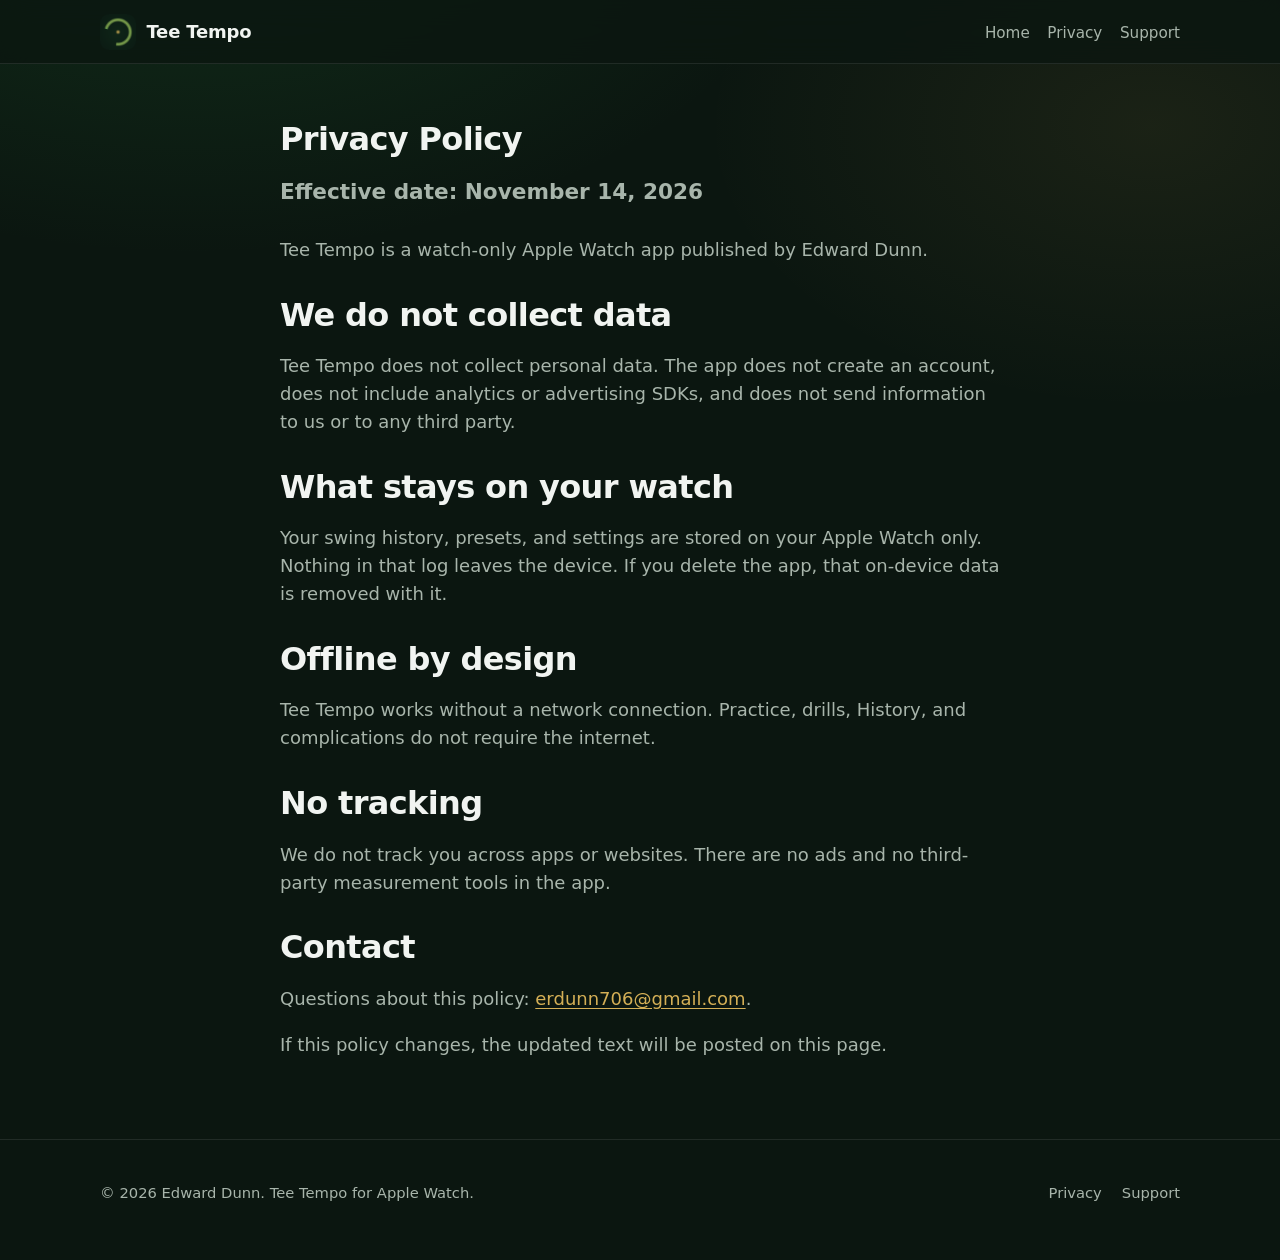
==== privacy.html @ a7be6f8c "Add Tee Tempo marketing site for GitHub Pages. Watch-only product pages with screenshots, privacy, a" ====
<!DOCTYPE html>
<html lang="en">
<head>
  <meta charset="utf-8">
  <meta name="viewport" content="width=device-width, initial-scale=1">
  <title>Privacy Policy — Tee Tempo</title>
  <meta name="description" content="Tee Tempo privacy policy: no data collected, nothing leaves the watch, no analytics, no account.">
  <link rel="canonical" href="https://erdtheturd.github.io/tee-tempo/privacy.html">
  <meta property="og:type" content="website">
  <meta property="og:site_name" content="Tee Tempo">
  <meta property="og:url" content="https://erdtheturd.github.io/tee-tempo/privacy.html">
  <meta property="og:title" content="Privacy Policy — Tee Tempo">
  <meta property="og:description" content="Tee Tempo does not collect data. Swing history stays on your Apple Watch.">
  <meta property="og:image" content="https://erdtheturd.github.io/tee-tempo/assets/og.png">
  <meta name="twitter:card" content="summary_large_image">
  <meta name="twitter:title" content="Privacy Policy — Tee Tempo">
  <meta name="twitter:description" content="Tee Tempo does not collect data. Swing history stays on your Apple Watch.">
  <meta name="twitter:image" content="https://erdtheturd.github.io/tee-tempo/assets/og.png">
  <link rel="icon" href="assets/favicon.ico" sizes="any">
  <link rel="icon" type="image/png" sizes="32x32" href="assets/favicon-32.png">
  <link rel="apple-touch-icon" href="assets/apple-touch-icon.png">
  <meta name="theme-color" content="#0b1610">
  <link rel="stylesheet" href="styles.css">
</head>
<body>
  <a class="skip" href="#main">Skip to content</a>
  <header class="site-header">
    <div class="nav">
      <a class="brand" href="index.html">
        <img src="assets/icon-192.png" width="36" height="36" alt="">
        <span>Tee Tempo</span>
      </a>
      <ul class="nav-links">
        <li><a href="index.html">Home</a></li>
        <li><a href="privacy.html">Privacy</a></li>
        <li><a href="support.html">Support</a></li>
      </ul>
    </div>
  </header>

  <main id="main" class="page">
    <div class="page-narrow">
      <h1>Privacy Policy</h1>
      <p class="lede">Effective date: November 14, 2026</p>

      <p>Tee Tempo is a watch-only Apple Watch app published by Edward Dunn.</p>

      <h2>We do not collect data</h2>
      <p>Tee Tempo does not collect personal data. The app does not create an account, does not include analytics or advertising SDKs, and does not send information to us or to any third party.</p>

      <h2>What stays on your watch</h2>
      <p>Your swing history, presets, and settings are stored on your Apple Watch only. Nothing in that log leaves the device. If you delete the app, that on-device data is removed with it.</p>

      <h2>Offline by design</h2>
      <p>Tee Tempo works without a network connection. Practice, drills, History, and complications do not require the internet.</p>

      <h2>No tracking</h2>
      <p>We do not track you across apps or websites. There are no ads and no third-party measurement tools in the app.</p>

      <h2>Contact</h2>
      <p>Questions about this policy: <a href="mailto:erdunn706@gmail.com">erdunn706@gmail.com</a>.</p>

      <p>If this policy changes, the updated text will be posted on this page.</p>
    </div>
  </main>

  <footer class="site-footer">
    <div class="wrap footer-inner">
      <p>&copy; 2026 Edward Dunn. Tee Tempo for Apple Watch.</p>
      <div class="footer-links">
        <a href="privacy.html">Privacy</a>
        <a href="support.html">Support</a>
      </div>
    </div>
  </footer>
</body>
</html>
---- styles.css ----
/* Tee Tempo marketing site — dark green & gold from the watch app. */

:root {
  --bg: #0b1610;
  --bg-alt: #0f1c14;
  --card: #13211a;
  --line: rgba(255, 255, 255, 0.09);
  --text: #f1f4f1;
  --muted: #a8b5ab;
  --accent: #2e9e4a;
  --accent-bright: #51c76b;
  --gold: #d4af56;
  --gold-soft: rgba(212, 175, 86, 0.18);
  --max: 1080px;
  --pad: clamp(1.2rem, 4vw, 2rem);
}

*,
*::before,
*::after {
  box-sizing: border-box;
}

html {
  scroll-behavior: smooth;
}

@media (prefers-reduced-motion: reduce) {
  html {
    scroll-behavior: auto;
  }

  *,
  *::before,
  *::after {
    animation: none !important;
    transition: none !important;
  }
}

body {
  margin: 0;
  color: var(--text);
  background:
    radial-gradient(ellipse 90% 55% at 15% -10%, rgba(46, 158, 74, 0.18), transparent 55%),
    radial-gradient(ellipse 70% 45% at 90% 10%, rgba(212, 175, 86, 0.08), transparent 50%),
    var(--bg);
  font: 18px/1.55 -apple-system, BlinkMacSystemFont, "Segoe UI", system-ui, "Helvetica Neue", Helvetica, Arial, sans-serif;
  -webkit-font-smoothing: antialiased;
  text-rendering: optimizeLegibility;
}

figure {
  margin: 0;
}

img {
  max-width: 100%;
  height: auto;
  vertical-align: middle;
}

a {
  color: var(--gold);
  text-underline-offset: 0.15em;
}

a:hover {
  color: #e6c978;
}

a:focus-visible {
  outline: 2px solid var(--gold);
  outline-offset: 3px;
  border-radius: 4px;
}

.skip {
  position: absolute;
  left: -9999px;
  top: 0;
}

.skip:focus {
  left: var(--pad);
  top: 0.75rem;
  z-index: 100;
  background: var(--card);
  color: var(--text);
  padding: 0.5rem 0.75rem;
}

.wrap {
  width: min(100% - 2 * var(--pad), var(--max));
  margin-inline: auto;
}

.site-header {
  position: sticky;
  top: 0;
  z-index: 50;
  backdrop-filter: blur(14px);
  background: rgba(11, 22, 16, 0.82);
  border-bottom: 1px solid var(--line);
}

.nav {
  display: flex;
  align-items: center;
  justify-content: space-between;
  gap: 1rem;
  width: min(100% - 2 * var(--pad), var(--max));
  margin-inline: auto;
  padding: 0.85rem 0;
}

.brand {
  display: inline-flex;
  align-items: center;
  gap: 0.65rem;
  color: var(--text);
  text-decoration: none;
  font-weight: 650;
  letter-spacing: -0.01em;
}

.brand img {
  border-radius: 9px;
}

.nav-links {
  display: flex;
  flex-wrap: wrap;
  gap: 0.35rem 1.1rem;
  list-style: none;
  margin: 0;
  padding: 0;
}

.nav-links a {
  color: var(--muted);
  text-decoration: none;
  font-size: 0.95rem;
}

.nav-links a:hover {
  color: var(--text);
}

.hero {
  padding: clamp(2.5rem, 7vw, 5rem) 0 clamp(2rem, 5vw, 3.5rem);
}

.hero-inner {
  display: grid;
  grid-template-columns: 1.15fr 0.85fr;
  gap: clamp(1.5rem, 5vw, 3.5rem);
  align-items: center;
  width: min(100% - 2 * var(--pad), var(--max));
  margin-inline: auto;
}

.hero-brand {
  display: flex;
  align-items: center;
  gap: 1rem;
  margin-bottom: 1.25rem;
}

.hero-brand img {
  width: 72px;
  height: 72px;
  border-radius: 18px;
  box-shadow: 0 10px 30px rgba(0, 0, 0, 0.35);
}

.hero h1 {
  margin: 0;
  font-size: clamp(2.4rem, 6vw, 3.6rem);
  line-height: 1.05;
  letter-spacing: -0.03em;
  font-weight: 750;
}

.lede {
  margin: 1rem 0 0;
  font-size: clamp(1.15rem, 2.4vw, 1.35rem);
  color: var(--gold);
  font-weight: 550;
  max-width: 28ch;
}

.hero-support {
  margin: 1rem 0 0;
  color: var(--muted);
  max-width: 36ch;
}

.hero-cta {
  margin-top: 1.75rem;
  display: flex;
  flex-direction: column;
  align-items: flex-start;
  gap: 0.75rem;
}

.as-badge {
  display: inline-flex;
  align-items: center;
  gap: 0.7rem;
  padding: 0.65rem 1rem 0.65rem 0.85rem;
  border-radius: 12px;
  background: #0a0a0a;
  border: 1px solid rgba(255, 255, 255, 0.16);
  color: #fff;
  text-decoration: none;
  transition: border-color 0.15s ease, transform 0.15s ease;
}

.as-badge:hover {
  color: #fff;
  border-color: var(--gold);
  transform: translateY(-1px);
}

.as-badge svg {
  width: 28px;
  height: 28px;
  flex-shrink: 0;
}

.as-badge small {
  display: block;
  font-size: 0.68rem;
  line-height: 1.1;
  opacity: 0.85;
}

.as-badge strong {
  display: block;
  font-size: 1.15rem;
  line-height: 1.15;
  font-weight: 650;
  letter-spacing: -0.01em;
}

.soon {
  margin: 0;
  color: var(--muted);
  font-size: 0.92rem;
}

/* Apple Watch CSS frame */
.watch {
  --watch-w: min(100%, 280px);
  width: var(--watch-w);
  margin-inline: auto;
  position: relative;
}

.watch-bezel {
  background: linear-gradient(160deg, #1c2a22 0%, #0d1511 55%, #162019 100%);
  border: 2px solid rgba(212, 175, 86, 0.35);
  border-radius: 52px;
  padding: 14px;
  box-shadow:
    0 24px 50px rgba(0, 0, 0, 0.45),
    inset 0 1px 0 rgba(255, 255, 255, 0.08);
}

.watch-screen {
  display: block;
  width: 100%;
  aspect-ratio: 416 / 496;
  object-fit: cover;
  border-radius: 38px;
  background: #000;
}

.watch-crown {
  position: absolute;
  right: -10px;
  top: 28%;
  width: 10px;
  height: 42px;
  border-radius: 0 4px 4px 0;
  background: linear-gradient(90deg, #3a4a3e, #6a7a6c);
  box-shadow: 1px 2px 4px rgba(0, 0, 0, 0.35);
}

.watch-button {
  position: absolute;
  right: -8px;
  top: 48%;
  width: 7px;
  height: 28px;
  border-radius: 0 3px 3px 0;
  background: #4a5a4e;
}

.watch-label {
  margin-top: 0.85rem;
  text-align: center;
  color: var(--muted);
  font-size: 0.88rem;
}

.features {
  padding: clamp(2rem, 6vw, 4rem) 0;
}

.feature {
  display: grid;
  grid-template-columns: 1fr 1fr;
  gap: clamp(1.5rem, 4vw, 3rem);
  align-items: center;
  padding: clamp(2rem, 5vw, 3.25rem) 0;
  border-top: 1px solid var(--line);
}

.feature:nth-child(even) .copy {
  order: 2;
}

.feature:nth-child(even) .media {
  order: 1;
}

.kicker {
  margin: 0 0 0.4rem;
  color: var(--gold);
  font-size: 0.82rem;
  font-weight: 650;
  letter-spacing: 0.06em;
  text-transform: uppercase;
}

.feature h2,
.page h1,
.page h2 {
  margin: 0 0 0.75rem;
  font-size: clamp(1.55rem, 3.2vw, 2rem);
  line-height: 1.2;
  letter-spacing: -0.02em;
}

.feature p,
.page p,
.page li {
  color: var(--muted);
}

.feature p:last-child,
.page p:last-child {
  margin-bottom: 0;
}

.presets {
  display: flex;
  flex-wrap: wrap;
  gap: 0.55rem;
  margin-top: 1rem;
}

.preset {
  padding: 0.4rem 0.7rem;
  border-radius: 8px;
  background: var(--gold-soft);
  border: 1px solid rgba(212, 175, 86, 0.28);
  color: var(--text);
  font-size: 0.88rem;
}

.preset strong {
  color: var(--gold);
  font-weight: 650;
}

.cta-band {
  padding: clamp(2.5rem, 6vw, 4rem) 0;
  border-top: 1px solid var(--line);
  text-align: center;
}

.cta-band h2 {
  margin: 0 0 0.6rem;
  font-size: clamp(1.5rem, 3vw, 1.9rem);
  letter-spacing: -0.02em;
}

.cta-band p {
  margin: 0 auto 1.25rem;
  color: var(--muted);
  max-width: 40ch;
}

.cta-band .hero-cta {
  align-items: center;
}

.site-footer {
  border-top: 1px solid var(--line);
  padding: 1.75rem 0 2.5rem;
  color: var(--muted);
  font-size: 0.92rem;
}

.footer-inner {
  display: flex;
  flex-wrap: wrap;
  gap: 0.75rem 1.5rem;
  justify-content: space-between;
  align-items: center;
}

.footer-links {
  display: flex;
  flex-wrap: wrap;
  gap: 0.85rem 1.25rem;
}

.footer-links a {
  color: var(--muted);
  text-decoration: none;
}

.footer-links a:hover {
  color: var(--text);
}

/* Inner pages */
.page {
  padding: clamp(2rem, 5vw, 3.5rem) 0 clamp(3rem, 7vw, 5rem);
}

.page-narrow {
  width: min(100% - 2 * var(--pad), 720px);
  margin-inline: auto;
}

.page h1 {
  margin-bottom: 0.35rem;
}

.page .lede {
  max-width: none;
  margin-bottom: 1.75rem;
}

.page h2 {
  margin-top: 2rem;
}

.page ul {
  padding-left: 1.2rem;
}

.page li + li {
  margin-top: 0.4rem;
}

.faq details {
  border-top: 1px solid var(--line);
  padding: 0.9rem 0;
}

.faq details:last-child {
  border-bottom: 1px solid var(--line);
}

.faq summary {
  cursor: pointer;
  font-weight: 600;
  color: var(--text);
  list-style: none;
}

.faq summary::-webkit-details-marker {
  display: none;
}

.faq summary::after {
  content: "+";
  float: right;
  color: var(--gold);
  font-weight: 500;
}

.faq details[open] summary::after {
  content: "–";
}

.faq details p {
  margin: 0.65rem 0 0.2rem;
}

@media (max-width: 820px) {
  .hero-inner,
  .feature {
    grid-template-columns: 1fr;
  }

  .feature:nth-child(even) .copy,
  .feature:nth-child(even) .media {
    order: initial;
  }

  .hero-inner {
    text-align: left;
  }

  .watch {
    --watch-w: min(100%, 240px);
  }
}

@media (max-width: 520px) {
  .nav-links {
    gap: 0.3rem 0.85rem;
  }

  .hero-brand img {
    width: 56px;
    height: 56px;
    border-radius: 14px;
  }
}
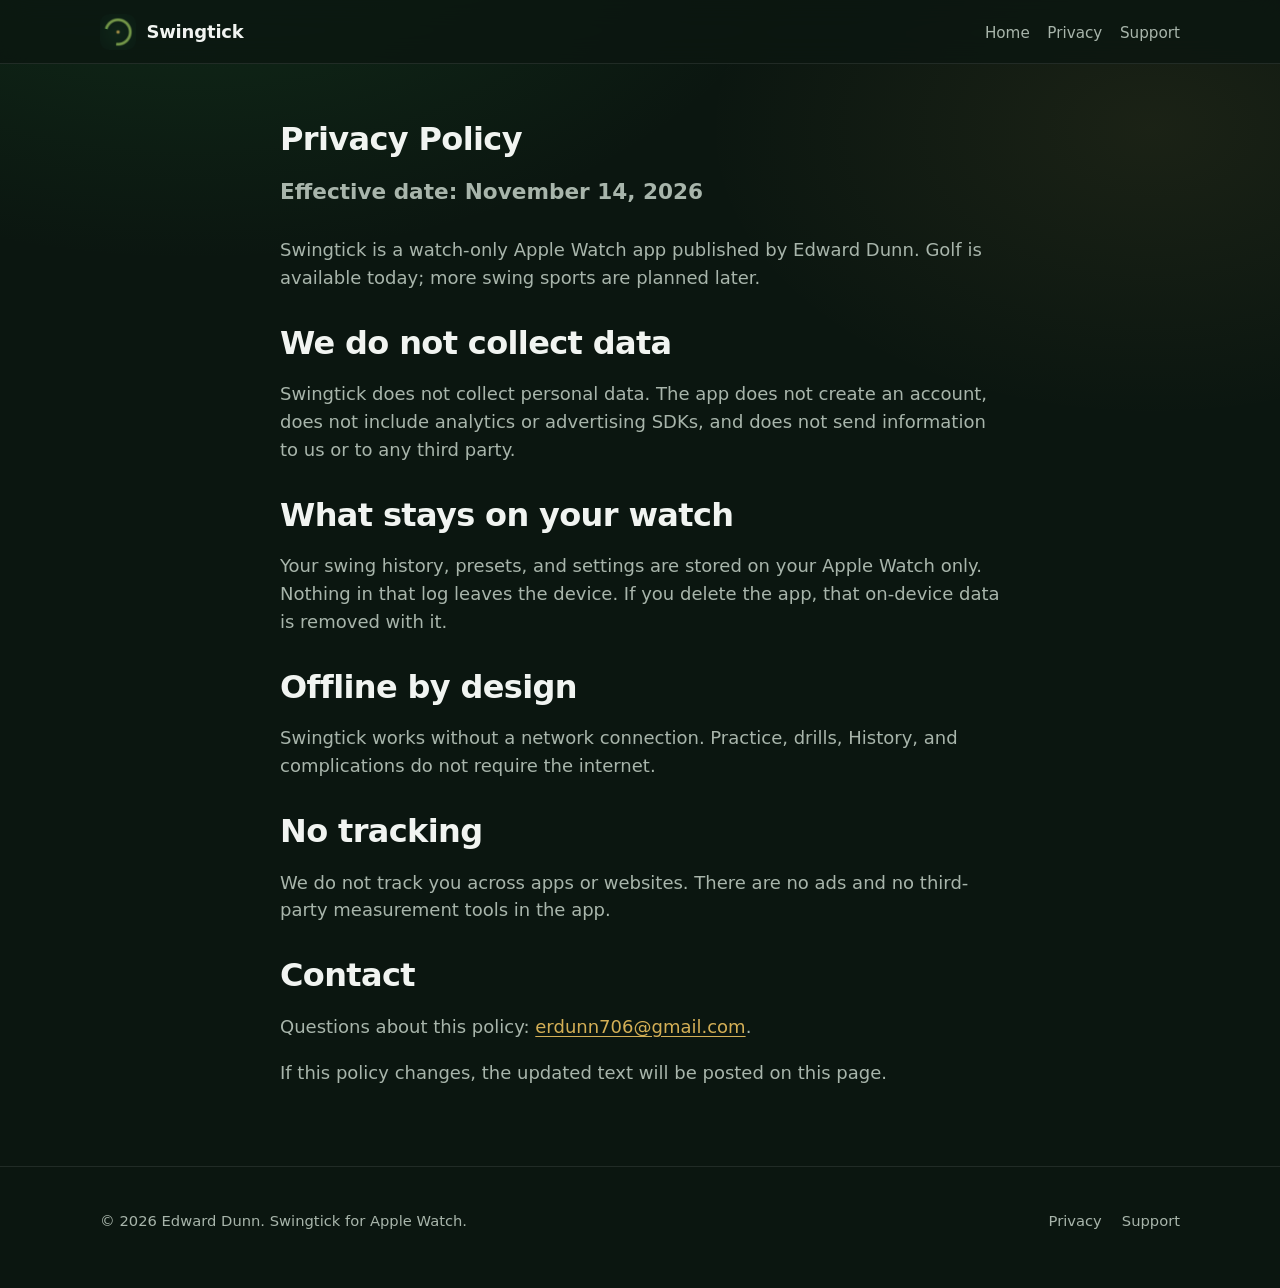
==== commit 43d42c35: "Rebrand marketing site to Swingtick. Co-authored-by: Cursor <cursoragent@cursor.com>" ====
--- a/privacy.html
+++ b/privacy.html
@@ -3,18 +3,19 @@
 <head>
   <meta charset="utf-8">
   <meta name="viewport" content="width=device-width, initial-scale=1">
-  <title>Privacy Policy — Tee Tempo</title>
-  <meta name="description" content="Tee Tempo privacy policy: no data collected, nothing leaves the watch, no analytics, no account.">
+  <title>Privacy Policy — Swingtick</title>
+  <meta name="description" content="Swingtick privacy policy: no data collected, nothing leaves the watch, no analytics, no account.">
   <link rel="canonical" href="https://erdtheturd.github.io/tee-tempo/privacy.html">
+  <!-- TODO: Move canonical / OG URLs to https://swingtick.com once the domain is bought. -->
   <meta property="og:type" content="website">
-  <meta property="og:site_name" content="Tee Tempo">
+  <meta property="og:site_name" content="Swingtick">
   <meta property="og:url" content="https://erdtheturd.github.io/tee-tempo/privacy.html">
-  <meta property="og:title" content="Privacy Policy — Tee Tempo">
-  <meta property="og:description" content="Tee Tempo does not collect data. Swing history stays on your Apple Watch.">
+  <meta property="og:title" content="Privacy Policy — Swingtick">
+  <meta property="og:description" content="Swingtick does not collect data. Swing history stays on your Apple Watch.">
   <meta property="og:image" content="https://erdtheturd.github.io/tee-tempo/assets/og.png">
   <meta name="twitter:card" content="summary_large_image">
-  <meta name="twitter:title" content="Privacy Policy — Tee Tempo">
-  <meta name="twitter:description" content="Tee Tempo does not collect data. Swing history stays on your Apple Watch.">
+  <meta name="twitter:title" content="Privacy Policy — Swingtick">
+  <meta name="twitter:description" content="Swingtick does not collect data. Swing history stays on your Apple Watch.">
   <meta name="twitter:image" content="https://erdtheturd.github.io/tee-tempo/assets/og.png">
   <link rel="icon" href="assets/favicon.ico" sizes="any">
   <link rel="icon" type="image/png" sizes="32x32" href="assets/favicon-32.png">
@@ -28,7 +29,7 @@
     <div class="nav">
       <a class="brand" href="index.html">
         <img src="assets/icon-192.png" width="36" height="36" alt="">
-        <span>Tee Tempo</span>
+        <span>Swingtick</span>
       </a>
       <ul class="nav-links">
         <li><a href="index.html">Home</a></li>
@@ -43,22 +44,23 @@
       <h1>Privacy Policy</h1>
       <p class="lede">Effective date: November 14, 2026</p>
 
-      <p>Tee Tempo is a watch-only Apple Watch app published by Edward Dunn.</p>
+      <p>Swingtick is a watch-only Apple Watch app published by Edward Dunn. Golf is available today; more swing sports are planned later.</p>
 
       <h2>We do not collect data</h2>
-      <p>Tee Tempo does not collect personal data. The app does not create an account, does not include analytics or advertising SDKs, and does not send information to us or to any third party.</p>
+      <p>Swingtick does not collect personal data. The app does not create an account, does not include analytics or advertising SDKs, and does not send information to us or to any third party.</p>
 
       <h2>What stays on your watch</h2>
       <p>Your swing history, presets, and settings are stored on your Apple Watch only. Nothing in that log leaves the device. If you delete the app, that on-device data is removed with it.</p>
 
       <h2>Offline by design</h2>
-      <p>Tee Tempo works without a network connection. Practice, drills, History, and complications do not require the internet.</p>
+      <p>Swingtick works without a network connection. Practice, drills, History, and complications do not require the internet.</p>
 
       <h2>No tracking</h2>
       <p>We do not track you across apps or websites. There are no ads and no third-party measurement tools in the app.</p>
 
       <h2>Contact</h2>
       <p>Questions about this policy: <a href="mailto:erdunn706@gmail.com">erdunn706@gmail.com</a>.</p>
+      <!-- TODO: Switch support email to support@swingtick.com when that mailbox exists. -->
 
       <p>If this policy changes, the updated text will be posted on this page.</p>
     </div>
@@ -66,7 +68,7 @@
 
   <footer class="site-footer">
     <div class="wrap footer-inner">
-      <p>&copy; 2026 Edward Dunn. Tee Tempo for Apple Watch.</p>
+      <p>&copy; 2026 Edward Dunn. Swingtick for Apple Watch.</p>
       <div class="footer-links">
         <a href="privacy.html">Privacy</a>
         <a href="support.html">Support</a>
--- a/styles.css
+++ b/styles.css
@@ -1,4 +1,4 @@
-/* Tee Tempo marketing site — dark green & gold from the watch app. */
+/* Swingtick marketing site — dark green & gold from the watch app. */
 
 :root {
   --bg: #0b1610;
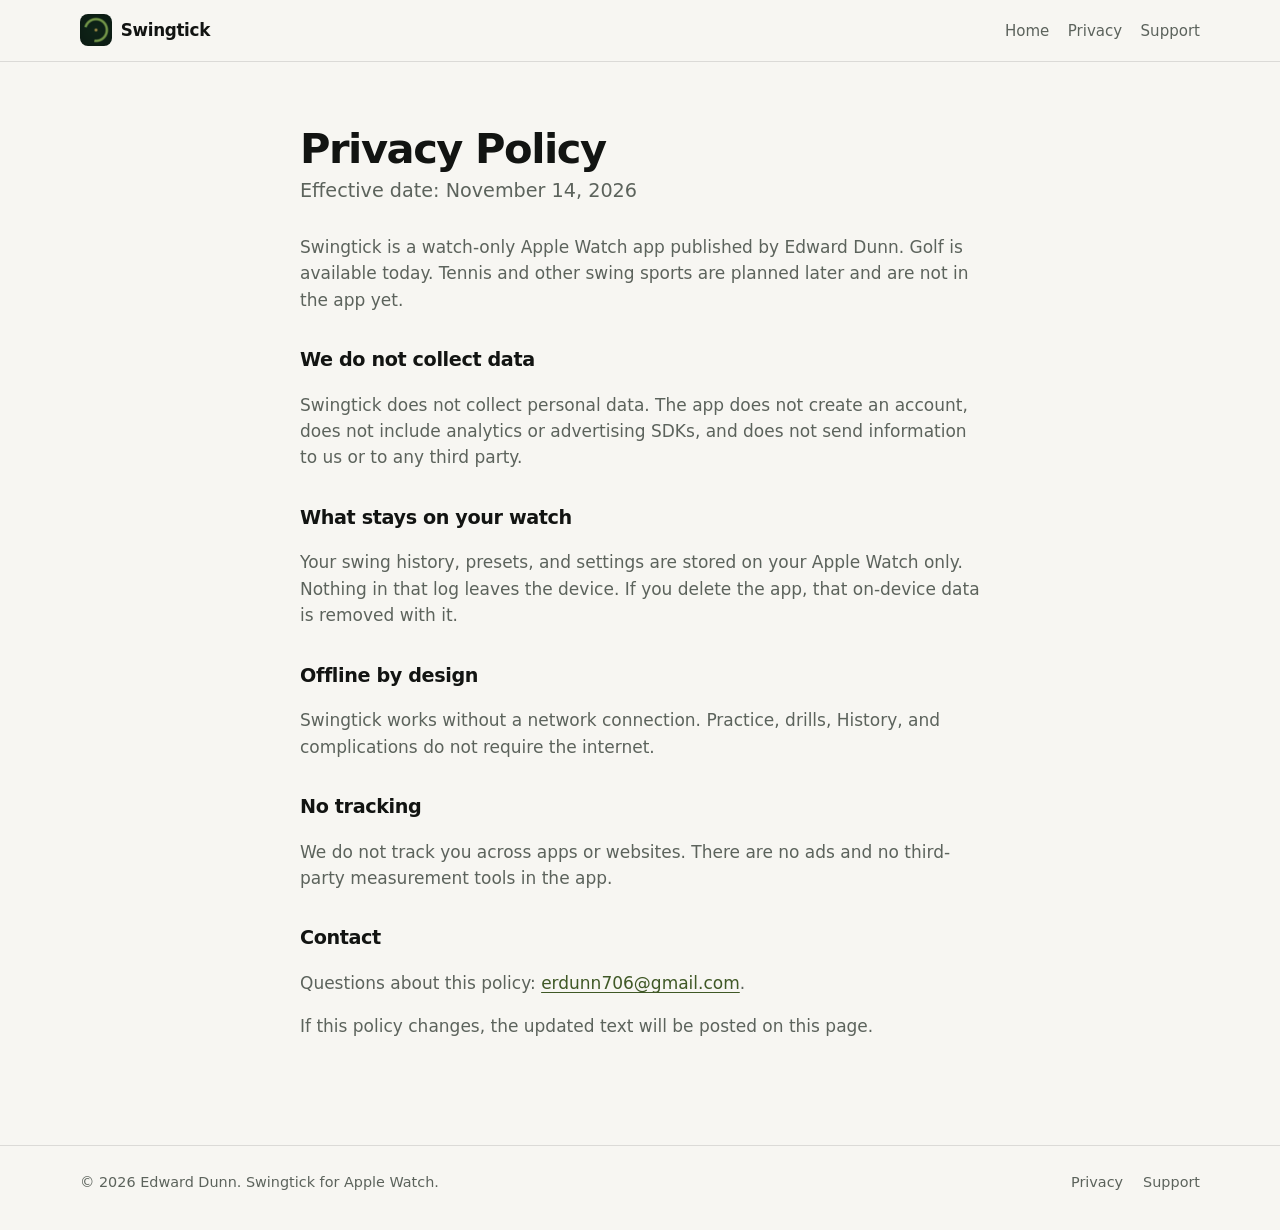
==== commit c811b932: "Redesign site for a cleaner, hand-built look Co-authored-by: Cursor <cursoragent@cursor.com>" ====
--- a/privacy.html
+++ b/privacy.html
@@ -20,7 +20,7 @@
   <link rel="icon" href="assets/favicon.ico" sizes="any">
   <link rel="icon" type="image/png" sizes="32x32" href="assets/favicon-32.png">
   <link rel="apple-touch-icon" href="assets/apple-touch-icon.png">
-  <meta name="theme-color" content="#0b1610">
+  <meta name="theme-color" content="#f7f6f2">
   <link rel="stylesheet" href="styles.css">
 </head>
 <body>
@@ -28,7 +28,7 @@
   <header class="site-header">
     <div class="nav">
       <a class="brand" href="index.html">
-        <img src="assets/icon-192.png" width="36" height="36" alt="">
+        <img src="assets/icon-192.png" width="32" height="32" alt="">
         <span>Swingtick</span>
       </a>
       <ul class="nav-links">
@@ -44,7 +44,7 @@
       <h1>Privacy Policy</h1>
       <p class="lede">Effective date: November 14, 2026</p>
 
-      <p>Swingtick is a watch-only Apple Watch app published by Edward Dunn. Golf is available today; more swing sports are planned later.</p>
+      <p>Swingtick is a watch-only Apple Watch app published by Edward Dunn. Golf is available today. Tennis and other swing sports are planned later and are not in the app yet.</p>
 
       <h2>We do not collect data</h2>
       <p>Swingtick does not collect personal data. The app does not create an account, does not include analytics or advertising SDKs, and does not send information to us or to any third party.</p>
--- a/styles.css
+++ b/styles.css
@@ -1,18 +1,19 @@
-/* Swingtick marketing site — dark green & gold from the watch app. */
+/* Swingtick marketing site — hand-built, restrained. */
 
 :root {
-  --bg: #0b1610;
-  --bg-alt: #0f1c14;
-  --card: #13211a;
-  --line: rgba(255, 255, 255, 0.09);
-  --text: #f1f4f1;
-  --muted: #a8b5ab;
-  --accent: #2e9e4a;
-  --accent-bright: #51c76b;
-  --gold: #d4af56;
-  --gold-soft: rgba(212, 175, 86, 0.18);
-  --max: 1080px;
-  --pad: clamp(1.2rem, 4vw, 2rem);
+  --bg: #f7f6f2;
+  --bg-soft: #efeee8;
+  --ink: #121412;
+  --muted: #5c635c;
+  --line: rgba(18, 20, 18, 0.12);
+  --accent: #5a7a38;
+  --accent-ink: #3f5826;
+  --gold: #a8892e;
+  --case: #1a1c1b;
+  --case-edge: #2c302e;
+  --max: 1120px;
+  --pad: clamp(1.25rem, 4vw, 2.25rem);
+  --font: -apple-system, BlinkMacSystemFont, "SF Pro Display", "SF Pro Text", "Segoe UI", system-ui, "Helvetica Neue", Helvetica, Arial, sans-serif;
 }
 
 *,
@@ -40,12 +41,9 @@
 
 body {
   margin: 0;
-  color: var(--text);
-  background:
-    radial-gradient(ellipse 90% 55% at 15% -10%, rgba(46, 158, 74, 0.18), transparent 55%),
-    radial-gradient(ellipse 70% 45% at 90% 10%, rgba(212, 175, 86, 0.08), transparent 50%),
-    var(--bg);
-  font: 18px/1.55 -apple-system, BlinkMacSystemFont, "Segoe UI", system-ui, "Helvetica Neue", Helvetica, Arial, sans-serif;
+  color: var(--ink);
+  background: var(--bg);
+  font: 17px/1.55 var(--font);
   -webkit-font-smoothing: antialiased;
   text-rendering: optimizeLegibility;
 }
@@ -61,18 +59,18 @@
 }
 
 a {
-  color: var(--gold);
+  color: var(--accent-ink);
   text-underline-offset: 0.15em;
 }
 
 a:hover {
-  color: #e6c978;
+  color: var(--accent);
 }
 
 a:focus-visible {
-  outline: 2px solid var(--gold);
+  outline: 2px solid var(--accent);
   outline-offset: 3px;
-  border-radius: 4px;
+  border-radius: 3px;
 }
 
 .skip {
@@ -85,22 +83,24 @@
   left: var(--pad);
   top: 0.75rem;
   z-index: 100;
-  background: var(--card);
-  color: var(--text);
+  background: var(--ink);
+  color: var(--bg);
   padding: 0.5rem 0.75rem;
+  text-decoration: none;
 }
 
 .wrap {
   width: min(100% - 2 * var(--pad), var(--max));
   margin-inline: auto;
 }
+
+/* Header */
 
 .site-header {
   position: sticky;
   top: 0;
   z-index: 50;
-  backdrop-filter: blur(14px);
-  background: rgba(11, 22, 16, 0.82);
+  background: rgba(247, 246, 242, 0.92);
   border-bottom: 1px solid var(--line);
 }
 
@@ -111,27 +111,29 @@
   gap: 1rem;
   width: min(100% - 2 * var(--pad), var(--max));
   margin-inline: auto;
-  padding: 0.85rem 0;
+  padding: 0.9rem 0;
 }
 
 .brand {
   display: inline-flex;
   align-items: center;
-  gap: 0.65rem;
-  color: var(--text);
+  gap: 0.55rem;
+  color: var(--ink);
   text-decoration: none;
   font-weight: 650;
-  letter-spacing: -0.01em;
+  letter-spacing: -0.02em;
+  font-size: 1.05rem;
 }
 
 .brand img {
-  border-radius: 9px;
+  border-radius: 8px;
 }
 
 .nav-links {
   display: flex;
   flex-wrap: wrap;
-  gap: 0.35rem 1.1rem;
+  justify-content: flex-end;
+  gap: 0.35rem 1.15rem;
   list-style: none;
   margin: 0;
   padding: 0;
@@ -140,105 +142,107 @@
 .nav-links a {
   color: var(--muted);
   text-decoration: none;
-  font-size: 0.95rem;
+  font-size: 0.94rem;
 }
 
 .nav-links a:hover {
-  color: var(--text);
-}
+  color: var(--ink);
+}
+
+/* Hero */
 
 .hero {
-  padding: clamp(2.5rem, 7vw, 5rem) 0 clamp(2rem, 5vw, 3.5rem);
+  padding: clamp(3rem, 9vw, 6.5rem) 0 clamp(2.5rem, 6vw, 4.5rem);
 }
 
 .hero-inner {
   display: grid;
-  grid-template-columns: 1.15fr 0.85fr;
-  gap: clamp(1.5rem, 5vw, 3.5rem);
+  grid-template-columns: minmax(0, 1.05fr) minmax(0, 0.85fr);
+  gap: clamp(2rem, 6vw, 4.5rem);
   align-items: center;
   width: min(100% - 2 * var(--pad), var(--max));
   margin-inline: auto;
 }
 
-.hero-brand {
-  display: flex;
+.brand-mark {
+  display: inline-flex;
   align-items: center;
-  gap: 1rem;
-  margin-bottom: 1.25rem;
-}
-
-.hero-brand img {
-  width: 72px;
-  height: 72px;
-  border-radius: 18px;
-  box-shadow: 0 10px 30px rgba(0, 0, 0, 0.35);
+  gap: 0.75rem;
+  margin: 0 0 1.5rem;
+  font-size: clamp(1.35rem, 2.5vw, 1.65rem);
+  font-weight: 700;
+  letter-spacing: -0.03em;
+  color: var(--ink);
+}
+
+.brand-mark img {
+  width: 56px;
+  height: 56px;
+  border-radius: 13px;
 }
 
 .hero h1 {
   margin: 0;
-  font-size: clamp(2.4rem, 6vw, 3.6rem);
-  line-height: 1.05;
-  letter-spacing: -0.03em;
+  max-width: 11ch;
+  font-size: clamp(2.6rem, 7vw, 4.35rem);
+  line-height: 1.02;
+  letter-spacing: -0.045em;
   font-weight: 750;
 }
 
 .lede {
-  margin: 1rem 0 0;
-  font-size: clamp(1.15rem, 2.4vw, 1.35rem);
-  color: var(--gold);
-  font-weight: 550;
-  max-width: 28ch;
-}
-
-.hero-support {
-  margin: 1rem 0 0;
-  color: var(--muted);
-  max-width: 36ch;
+  margin: 1.25rem 0 0;
+  max-width: 34ch;
+  font-size: clamp(1.05rem, 2vw, 1.2rem);
+  line-height: 1.5;
+  color: var(--muted);
 }
 
 .hero-cta {
-  margin-top: 1.75rem;
+  margin-top: 2rem;
   display: flex;
   flex-direction: column;
   align-items: flex-start;
-  gap: 0.75rem;
+  gap: 0.7rem;
 }
 
 .as-badge {
   display: inline-flex;
   align-items: center;
-  gap: 0.7rem;
-  padding: 0.65rem 1rem 0.65rem 0.85rem;
-  border-radius: 12px;
-  background: #0a0a0a;
-  border: 1px solid rgba(255, 255, 255, 0.16);
+  gap: 0.65rem;
+  padding: 0.6rem 0.95rem 0.6rem 0.8rem;
+  border-radius: 10px;
+  background: #111;
+  border: 1px solid #111;
   color: #fff;
   text-decoration: none;
-  transition: border-color 0.15s ease, transform 0.15s ease;
 }
 
 .as-badge:hover {
   color: #fff;
-  border-color: var(--gold);
-  transform: translateY(-1px);
+  background: #222;
+}
+
+.as-badge:focus-visible {
+  outline-color: var(--ink);
 }
 
 .as-badge svg {
-  width: 28px;
-  height: 28px;
+  width: 26px;
+  height: 26px;
   flex-shrink: 0;
 }
 
 .as-badge small {
   display: block;
-  font-size: 0.68rem;
+  font-size: 0.65rem;
   line-height: 1.1;
   opacity: 0.85;
 }
 
 .as-badge strong {
   display: block;
-  font-size: 1.15rem;
+  font-size: 1.1rem;
   line-height: 1.15;
   font-weight: 650;
   letter-spacing: -0.01em;
@@ -250,22 +254,32 @@
   font-size: 0.92rem;
 }
 
-/* Apple Watch CSS frame */
+/* Apple Watch frame */
+
 .watch {
-  --watch-w: min(100%, 280px);
+  --watch-w: min(100%, 260px);
   width: var(--watch-w);
   margin-inline: auto;
   position: relative;
 }
 
-.watch-bezel {
-  background: linear-gradient(160deg, #1c2a22 0%, #0d1511 55%, #162019 100%);
-  border: 2px solid rgba(212, 175, 86, 0.35);
-  border-radius: 52px;
-  padding: 14px;
-  box-shadow:
-    0 24px 50px rgba(0, 0, 0, 0.45),
-    inset 0 1px 0 rgba(255, 255, 255, 0.08);
+.watch-lg {
+  --watch-w: min(100%, 300px);
+}
+
+.watch-case {
+  background: linear-gradient(180deg, #2a2d2b 0%, var(--case) 42%, #121413 100%);
+  border: 1px solid var(--case-edge);
+  border-radius: 22.5% / 18.5%;
+  padding: 4.8%;
+  box-shadow: 0 18px 40px rgba(18, 20, 18, 0.18);
+}
+
+.watch-screen-wrap {
+  border-radius: 18.5% / 15.5%;
+  overflow: hidden;
+  background: #000;
+  line-height: 0;
 }
 
 .watch-screen {
@@ -273,136 +287,267 @@
   width: 100%;
   aspect-ratio: 416 / 496;
   object-fit: cover;
-  border-radius: 38px;
-  background: #000;
 }
 
 .watch-crown {
   position: absolute;
-  right: -10px;
-  top: 28%;
-  width: 10px;
-  height: 42px;
-  border-radius: 0 4px 4px 0;
-  background: linear-gradient(90deg, #3a4a3e, #6a7a6c);
-  box-shadow: 1px 2px 4px rgba(0, 0, 0, 0.35);
+  right: -9px;
+  top: 26%;
+  width: 9px;
+  height: 38px;
+  border-radius: 0 3px 3px 0;
+  background: linear-gradient(90deg, #3a3d3b, #6a6e6b);
 }
 
 .watch-button {
   position: absolute;
-  right: -8px;
-  top: 48%;
-  width: 7px;
-  height: 28px;
-  border-radius: 0 3px 3px 0;
-  background: #4a5a4e;
-}
-
-.watch-label {
+  right: -7px;
+  top: 46%;
+  width: 6px;
+  height: 26px;
+  border-radius: 0 2px 2px 0;
+  background: #4a4e4b;
+}
+
+/* Detail / timing */
+
+.detail {
+  padding: clamp(3rem, 7vw, 5rem) 0;
+  background: var(--bg-soft);
+  border-top: 1px solid var(--line);
+  border-bottom: 1px solid var(--line);
+}
+
+.detail-inner {
+  display: grid;
+  grid-template-columns: minmax(0, 0.85fr) minmax(0, 1.15fr);
+  gap: clamp(1.75rem, 5vw, 3.5rem);
+  align-items: end;
+}
+
+.detail-copy h2 {
+  margin: 0 0 0.85rem;
+  max-width: 12ch;
+  font-size: clamp(1.7rem, 3.5vw, 2.35rem);
+  line-height: 1.12;
+  letter-spacing: -0.035em;
+  font-weight: 700;
+}
+
+.detail-copy p {
+  margin: 0;
+  max-width: 34ch;
+  color: var(--muted);
+}
+
+.timing svg {
+  display: block;
+  width: 100%;
+  height: auto;
+  overflow: visible;
+}
+
+.timing-rail {
+  stroke: rgba(18, 20, 18, 0.16);
+  stroke-width: 2;
+}
+
+.timing-span {
+  stroke: var(--accent);
+  stroke-width: 3;
+  stroke-linecap: round;
+}
+
+.timing-span-short {
+  stroke: var(--gold);
+}
+
+.timing-dot {
+  fill: var(--accent);
+}
+
+.timing-dot-impact {
+  fill: var(--gold);
+}
+
+.timing-label,
+.timing-ratio {
+  fill: var(--ink);
+  font-family: var(--font);
+}
+
+.timing-label {
+  font-size: 14px;
+  font-weight: 560;
+}
+
+.timing-ratio {
+  font-size: 18px;
+  font-weight: 700;
+  letter-spacing: -0.02em;
+}
+
+.timing figcaption {
   margin-top: 0.85rem;
-  text-align: center;
-  color: var(--muted);
-  font-size: 0.88rem;
-}
+  color: var(--muted);
+  font-size: 0.9rem;
+}
+
+/* Features */
 
 .features {
-  padding: clamp(2rem, 6vw, 4rem) 0;
+  width: min(100% - 2 * var(--pad), var(--max));
+  margin-inline: auto;
+  padding: clamp(2.5rem, 7vw, 5rem) 0;
 }
 
 .feature {
   display: grid;
-  grid-template-columns: 1fr 1fr;
-  gap: clamp(1.5rem, 4vw, 3rem);
+  grid-template-columns: minmax(0, 1.15fr) minmax(0, 0.85fr);
+  gap: clamp(1.75rem, 5vw, 4rem);
   align-items: center;
-  padding: clamp(2rem, 5vw, 3.25rem) 0;
+  padding: clamp(2.5rem, 6vw, 4rem) 0;
+}
+
+.feature + .feature {
   border-top: 1px solid var(--line);
 }
 
-.feature:nth-child(even) .copy {
+.feature-flip {
+  grid-template-columns: minmax(0, 0.85fr) minmax(0, 1.15fr);
+}
+
+.feature-flip .feature-copy {
   order: 2;
 }
 
-.feature:nth-child(even) .media {
+.feature-flip .feature-media {
   order: 1;
 }
 
-.kicker {
-  margin: 0 0 0.4rem;
-  color: var(--gold);
-  font-size: 0.82rem;
+.feature-copy h2 {
+  margin: 0 0 0.9rem;
+  max-width: 18ch;
+  font-size: clamp(1.55rem, 3.2vw, 2.1rem);
+  line-height: 1.15;
+  letter-spacing: -0.03em;
+  font-weight: 700;
+}
+
+.feature-copy p {
+  margin: 0;
+  max-width: 42ch;
+  color: var(--muted);
+}
+
+.presets {
+  display: grid;
+  grid-template-columns: repeat(2, minmax(0, max-content));
+  gap: 0.55rem 1.5rem;
+  margin: 1.35rem 0 0;
+  padding: 0;
+  list-style: none;
+  color: var(--ink);
+  font-size: 0.95rem;
+}
+
+.presets strong {
+  display: inline-block;
+  min-width: 4.6rem;
+  color: var(--accent-ink);
   font-weight: 650;
-  letter-spacing: 0.06em;
-  text-transform: uppercase;
-}
-
-.feature h2,
-.page h1,
-.page h2 {
-  margin: 0 0 0.75rem;
-  font-size: clamp(1.55rem, 3.2vw, 2rem);
-  line-height: 1.2;
-  letter-spacing: -0.02em;
-}
-
-.feature p,
-.page p,
-.page li {
-  color: var(--muted);
-}
-
-.feature p:last-child,
-.page p:last-child {
-  margin-bottom: 0;
-}
-
-.presets {
-  display: flex;
-  flex-wrap: wrap;
-  gap: 0.55rem;
-  margin-top: 1rem;
-}
-
-.preset {
-  padding: 0.4rem 0.7rem;
-  border-radius: 8px;
-  background: var(--gold-soft);
-  border: 1px solid rgba(212, 175, 86, 0.28);
-  color: var(--text);
-  font-size: 0.88rem;
-}
-
-.preset strong {
-  color: var(--gold);
+}
+
+/* Coming next */
+
+.coming {
+  padding: clamp(3rem, 7vw, 5rem) 0;
+  border-top: 1px solid var(--line);
+}
+
+.coming-inner {
+  max-width: 720px;
+}
+
+.coming h2 {
+  margin: 0 0 0.7rem;
+  font-size: clamp(1.55rem, 3vw, 2rem);
+  letter-spacing: -0.03em;
+  font-weight: 700;
+}
+
+.coming-lede {
+  margin: 0 0 1.75rem;
+  max-width: 46ch;
+  color: var(--muted);
+}
+
+.coming-list {
+  list-style: none;
+  margin: 0;
+  padding: 0;
+  border-top: 1px solid var(--line);
+}
+
+.coming-list li {
+  display: grid;
+  grid-template-columns: 4.5rem minmax(0, 1fr) auto;
+  gap: 0.75rem 1.25rem;
+  align-items: baseline;
+  padding: 1rem 0;
+  border-bottom: 1px solid var(--line);
+}
+
+.coming-step {
+  color: var(--accent-ink);
+  font-size: 0.86rem;
   font-weight: 650;
-}
+  letter-spacing: -0.01em;
+}
+
+.coming-name {
+  font-weight: 600;
+  letter-spacing: -0.015em;
+}
+
+.coming-note {
+  color: var(--muted);
+  font-size: 0.92rem;
+  text-align: right;
+}
+
+/* CTA */
 
 .cta-band {
-  padding: clamp(2.5rem, 6vw, 4rem) 0;
+  padding: clamp(3rem, 7vw, 5rem) 0;
+  background: var(--bg-soft);
   border-top: 1px solid var(--line);
-  text-align: center;
+}
+
+.cta-inner {
+  max-width: 36rem;
 }
 
 .cta-band h2 {
-  margin: 0 0 0.6rem;
-  font-size: clamp(1.5rem, 3vw, 1.9rem);
-  letter-spacing: -0.02em;
+  margin: 0 0 0.65rem;
+  font-size: clamp(1.55rem, 3vw, 2rem);
+  letter-spacing: -0.03em;
+  font-weight: 700;
 }
 
 .cta-band p {
-  margin: 0 auto 1.25rem;
-  color: var(--muted);
-  max-width: 40ch;
-}
-
-.cta-band .hero-cta {
-  align-items: center;
-}
+  margin: 0 0 1.4rem;
+  color: var(--muted);
+  max-width: 36ch;
+}
+
+/* Footer */
 
 .site-footer {
   border-top: 1px solid var(--line);
-  padding: 1.75rem 0 2.5rem;
-  color: var(--muted);
-  font-size: 0.92rem;
+  padding: 1.6rem 0 2.25rem;
+  color: var(--muted);
+  font-size: 0.9rem;
 }
 
 .footer-inner {
@@ -413,6 +558,10 @@
   align-items: center;
 }
 
+.footer-inner p {
+  margin: 0;
+}
+
 .footer-links {
   display: flex;
   flex-wrap: wrap;
@@ -425,34 +574,48 @@
 }
 
 .footer-links a:hover {
-  color: var(--text);
+  color: var(--ink);
 }
 
 /* Inner pages */
+
 .page {
-  padding: clamp(2rem, 5vw, 3.5rem) 0 clamp(3rem, 7vw, 5rem);
+  padding: clamp(2.25rem, 6vw, 4rem) 0 clamp(3rem, 8vw, 5.5rem);
 }
 
 .page-narrow {
-  width: min(100% - 2 * var(--pad), 720px);
+  width: min(100% - 2 * var(--pad), 680px);
   margin-inline: auto;
 }
 
 .page h1 {
-  margin-bottom: 0.35rem;
+  margin: 0 0 0.35rem;
+  font-size: clamp(2rem, 4vw, 2.6rem);
+  line-height: 1.1;
+  letter-spacing: -0.035em;
+  font-weight: 750;
 }
 
 .page .lede {
   max-width: none;
-  margin-bottom: 1.75rem;
+  margin: 0 0 1.75rem;
+  color: var(--muted);
 }
 
 .page h2 {
-  margin-top: 2rem;
+  margin: 2rem 0 0.65rem;
+  font-size: 1.2rem;
+  letter-spacing: -0.02em;
+  font-weight: 700;
+}
+
+.page p,
+.page li {
+  color: var(--muted);
 }
 
 .page ul {
-  padding-left: 1.2rem;
+  padding-left: 1.15rem;
 }
 
 .page li + li {
@@ -461,7 +624,7 @@
 
 .faq details {
   border-top: 1px solid var(--line);
-  padding: 0.9rem 0;
+  padding: 0.95rem 0;
 }
 
 .faq details:last-child {
@@ -471,7 +634,7 @@
 .faq summary {
   cursor: pointer;
   font-weight: 600;
-  color: var(--text);
+  color: var(--ink);
   list-style: none;
 }
 
@@ -482,46 +645,88 @@
 .faq summary::after {
   content: "+";
   float: right;
-  color: var(--gold);
+  color: var(--accent-ink);
   font-weight: 500;
 }
 
 .faq details[open] summary::after {
-  content: "–";
+  content: "\2212";
 }
 
 .faq details p {
-  margin: 0.65rem 0 0.2rem;
-}
-
-@media (max-width: 820px) {
+  margin: 0.65rem 0 0.15rem;
+}
+
+/* Responsive */
+
+@media (max-width: 860px) {
   .hero-inner,
-  .feature {
+  .detail-inner,
+  .feature,
+  .feature-flip {
     grid-template-columns: 1fr;
   }
 
-  .feature:nth-child(even) .copy,
-  .feature:nth-child(even) .media {
+  .feature-flip .feature-copy,
+  .feature-flip .feature-media {
     order: initial;
   }
 
-  .hero-inner {
+  .hero h1 {
+    max-width: 14ch;
+  }
+
+  .watch,
+  .watch-lg {
+    --watch-w: min(100%, 240px);
+  }
+
+  .feature-media {
+    justify-self: start;
+  }
+}
+
+@media (max-width: 520px) {
+  body {
+    font-size: 16px;
+  }
+
+  .nav-links {
+    gap: 0.25rem 0.75rem;
+  }
+
+  .brand-mark img {
+    width: 48px;
+    height: 48px;
+    border-radius: 11px;
+  }
+
+  .coming-list li {
+    grid-template-columns: 3.5rem minmax(0, 1fr);
+  }
+
+  .coming-note {
+    grid-column: 2;
     text-align: left;
   }
 
-  .watch {
-    --watch-w: min(100%, 240px);
-  }
-}
-
-@media (max-width: 520px) {
-  .nav-links {
-    gap: 0.3rem 0.85rem;
-  }
-
-  .hero-brand img {
-    width: 56px;
-    height: 56px;
-    border-radius: 14px;
-  }
-}
+  .presets {
+    grid-template-columns: 1fr;
+  }
+}
+
+@media (max-width: 360px) {
+  .nav {
+    flex-direction: column;
+    align-items: flex-start;
+  }
+
+  .hero h1 {
+    font-size: 2.25rem;
+  }
+
+  .watch,
+  .watch-lg {
+    --watch-w: min(100%, 210px);
+  }
+}
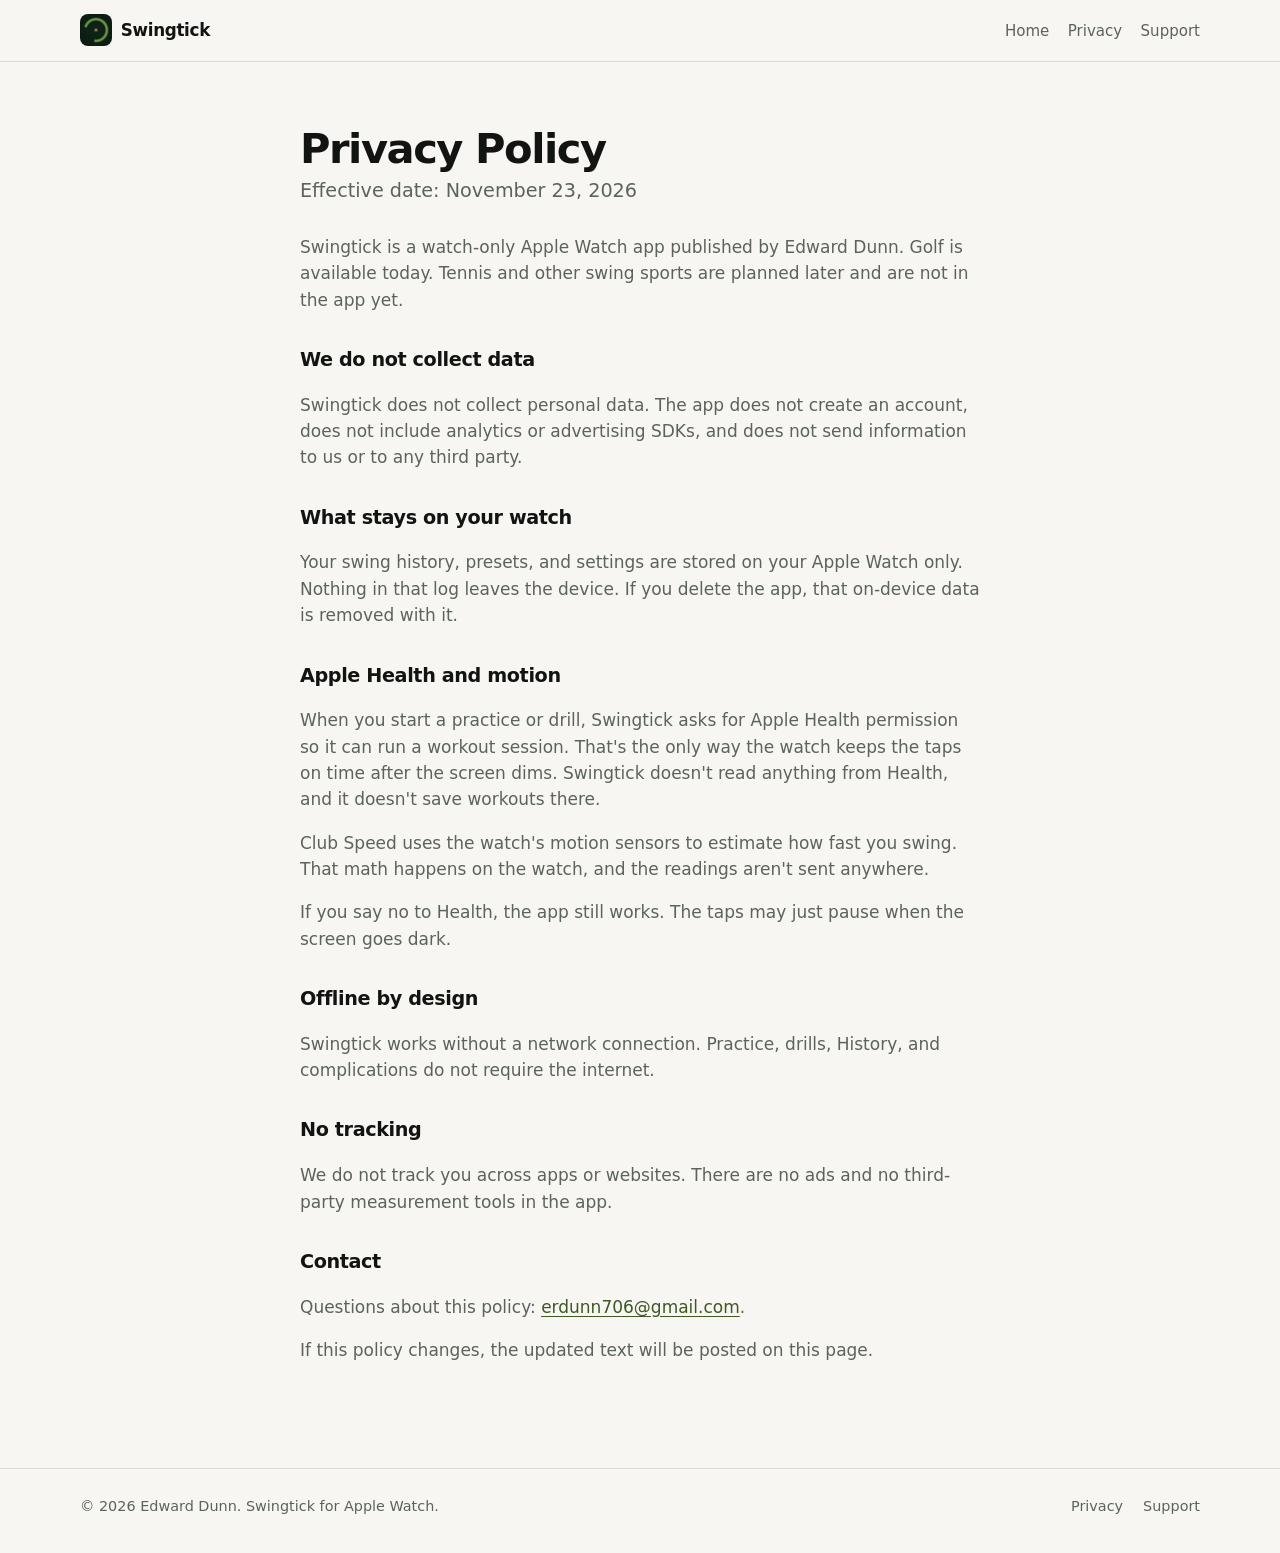
==== commit df1f920d: "Add Apple Health and motion use to the privacy policy." ====
--- a/privacy.html
+++ b/privacy.html
@@ -42,7 +42,7 @@
   <main id="main" class="page">
     <div class="page-narrow">
       <h1>Privacy Policy</h1>
-      <p class="lede">Effective date: November 14, 2026</p>
+      <p class="lede">Effective date: November 23, 2026</p>
 
       <p>Swingtick is a watch-only Apple Watch app published by Edward Dunn. Golf is available today. Tennis and other swing sports are planned later and are not in the app yet.</p>
 
@@ -51,6 +51,11 @@
 
       <h2>What stays on your watch</h2>
       <p>Your swing history, presets, and settings are stored on your Apple Watch only. Nothing in that log leaves the device. If you delete the app, that on-device data is removed with it.</p>
+
+      <h2>Apple Health and motion</h2>
+      <p>When you start a practice or drill, Swingtick asks for Apple Health permission so it can run a workout session. That's the only way the watch keeps the taps on time after the screen dims. Swingtick doesn't read anything from Health, and it doesn't save workouts there.</p>
+      <p>Club Speed uses the watch's motion sensors to estimate how fast you swing. That math happens on the watch, and the readings aren't sent anywhere.</p>
+      <p>If you say no to Health, the app still works. The taps may just pause when the screen goes dark.</p>
 
       <h2>Offline by design</h2>
       <p>Swingtick works without a network connection. Practice, drills, History, and complications do not require the internet.</p>
